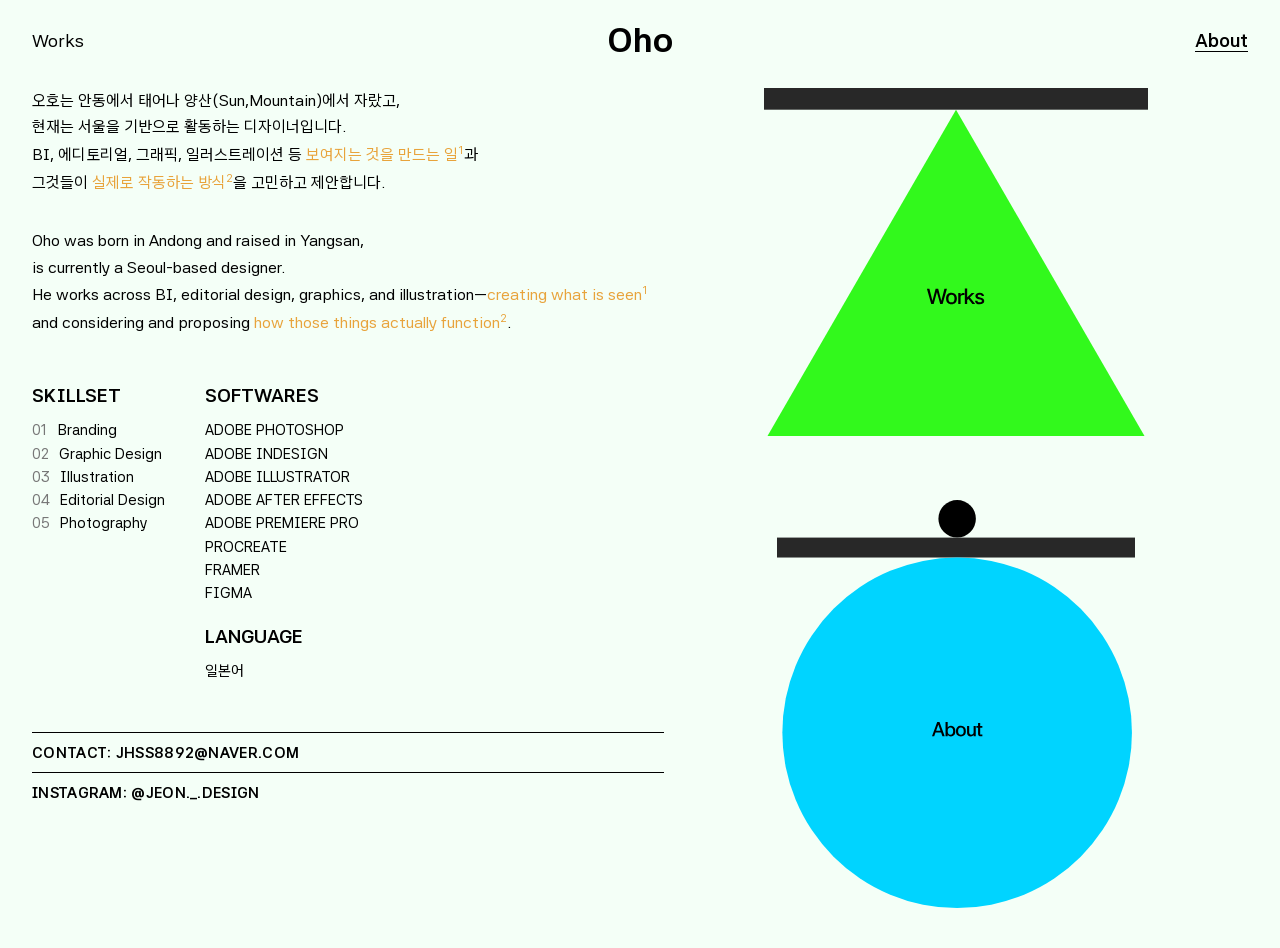
==== about.html @ b1f117dd "initial commit" ====
<!DOCTYPE html>
<html lang="ko">
<head>
<meta charset="UTF-8">
<meta name="viewport" content="width=device-width, initial-scale=1.0">
<title>Oho Studio — About</title>
<link rel="preconnect" href="https://fonts.googleapis.com">
<link rel="preconnect" href="https://fonts.gstatic.com" crossorigin>
<link href="https://fonts.googleapis.com/css2?family=Asta+Sans:wght@400;500;700;800&family=Gothic+A1:wght@400;500;700;800&display=swap" rel="stylesheet">
<link rel="stylesheet" href="about.css">
</head>
<body>

<div class="about-desktop">
  <header class="top-nav">
    <a class="nav-link nav-left" href="works.html">Works</a>
    <a class="logo" href="index.html">Oho</a>
    <a class="nav-link nav-right active" href="about.html">About</a>
  </header>

  <main class="about-main">
    <section class="about-text">
      <div class="about-block about-intro">
        <p class="intro-kr">
          오호는 안동에서 태어나 양산(Sun,Mountain)에서 자랐고,<br>
          현재는 서울을 기반으로 활동하는 디자이너입니다.<br>
          BI, 에디토리얼, 그래픽, 일러스트레이션 등 <span class="accent">보여지는 것을 만드는 일<sup>1</sup></span>과<br>
          그것들이 <span class="accent">실제로 작동하는 방식<sup>2</sup></span>을 고민하고 제안합니다.
        </p>
        <p class="intro-en">
          Oho was born in Andong and raised in Yangsan,<br>
          is currently a Seoul-based designer.<br>
          He works across BI, editorial design, graphics, and illustration&mdash;<span class="accent">creating what is seen<sup>1</sup></span> and considering and proposing <span class="accent">how those things actually function<sup>2</sup></span>.
        </p>
      </div>

      <div class="about-block about-skills">
        <div class="skills-col">
          <h3>SKILLSET</h3>
          <ol class="skill-list">
            <li><span class="num">01</span> Branding</li>
            <li><span class="num">02</span> Graphic Design</li>
            <li><span class="num">03</span> Illustration</li>
            <li><span class="num">04</span> Editorial Design</li>
            <li><span class="num">05</span> Photography</li>
          </ol>
        </div>
        <div class="skills-col">
          <h3>SOFTWARES</h3>
          <ul class="plain-list">
            <li>ADOBE PHOTOSHOP</li>
            <li>ADOBE INDESIGN</li>
            <li>ADOBE ILLUSTRATOR</li>
            <li>ADOBE AFTER EFFECTS</li>
            <li>ADOBE PREMIERE PRO</li>
            <li>PROCREATE</li>
            <li>FRAMER</li>
            <li>FIGMA</li>
          </ul>
          <h3 class="lang-title">LANGUAGE</h3>
          <ul class="plain-list">
            <li>일본어</li>
          </ul>
        </div>
      </div>

      <div class="about-block about-contact">
        <div class="contact-row">
          <a href="mailto:jhss8892@naver.com">CONTACT: JHSS8892@NAVER.COM</a>
        </div>
        <div class="contact-row">
          <a href="https://instagram.com/jeon._.design" target="_blank" rel="noopener">INSTAGRAM: @JEON._.DESIGN</a>
        </div>
      </div>
    </section>

    <section class="about-visuals" id="about-visuals">
      <a class="side works-side" href="works.html" aria-label="Works">
        <img class="works-visual" src="home_button_w.svg" alt="">
      </a>
      <div class="side about-side" aria-current="page" aria-label="About">
        <img class="about-visual" src="home_button_A.svg" alt="">
      </div>
    </section>
  </main>
</div>

<div class="about-mobile" id="about-mobile">
  <div class="mobile-close-bar">
    <button type="button" class="close-btn" id="close-btn">Close</button>
  </div>

  <div class="mobile-body">
    <p class="intro-kr">
      오호는 안동에서 태어나 양산<br>
      (Sun,Mountain)에서 자랐고,<br>
      현재는 서울을 기반으로 활동하는<br>
      디자이너입니다.<br>
      BI, 에디토리얼, 그래픽, 일러스트레이션 등<br>
      <span class="accent">보여지는 것을 만드는 일<sup>1</sup></span>과<br>
      그것들이 <span class="accent">실제로 작동하는 방식<sup>2</sup></span>을<br>
      고민하고 제안합니다.
    </p>
    <p class="intro-en">
      Oho was born in Andong and raised in<br>
      Yangsan,<br>
      is currently a Seoul-based designer.<br>
      He works across BI, editorial design,<br>
      graphics, and illustration&mdash;<span class="accent">creating what<br>
      is seen<sup>1</sup></span> and considering and proposing<br>
      <span class="accent">how those things actually function<sup>2</sup></span>.
    </p>

    <div class="mobile-contact">
      <h3>Contact</h3>
      <p>E-mail: <a href="mailto:jhss8892@naver.com">jhss8892@naver.com</a></p>
      <p>Instagram: <a href="https://instagram.com/jeon._.design" target="_blank" rel="noopener">@jeon._.design</a></p>
    </div>
  </div>
</div>

<script src="about.js"></script>
</body>
</html>
---- about.css ----
:root {
  --bg: #F4FFF7;
  --text: #000000;
  --accent: #E8A33B;
  --page-pad: 32px;
}

* {
  box-sizing: border-box;
}

html, body {
  margin: 0;
  background: var(--bg);
  color: var(--text);
  font-family: "Asta Sans", "Gothic A1", sans-serif;
}

a {
  color: inherit;
}

/* ---------- Top nav ---------- */
.top-nav {
  display: grid;
  grid-template-columns: 1fr auto 1fr;
  align-items: center;
  padding: 20px var(--page-pad);
  min-height: 64px;
}

.nav-link {
  font-size: 18px;
  text-decoration: none;
}

.nav-link.active {
  font-weight: 700;
  text-decoration: underline;
  text-underline-offset: 4px;
}

.nav-left {
  justify-self: start;
}

.nav-right {
  justify-self: end;
}

.logo {
  justify-self: center;
  font-size: 34px;
  font-weight: 800;
  text-decoration: none;
}

/* ---------- Main 2-col ---------- */
.about-main {
  display: flex;
  align-items: stretch;
  padding: 8px var(--page-pad) 40px;
}

.about-text {
  flex: 0 0 52%;
  max-width: 640px;
  opacity: 0;
  transform: translateY(24px);
  transition: opacity 0.7s cubic-bezier(0.22, 1, 0.36, 1), transform 0.7s cubic-bezier(0.22, 1, 0.36, 1);
}

.about-text.is-visible {
  opacity: 1;
  transform: translateY(0);
}

.about-block + .about-block {
  margin-top: 48px;
}

.accent {
  color: var(--accent);
}

.accent sup {
  font-size: 0.7em;
}

.intro-kr,
.intro-en {
  font-size: 16px;
  line-height: 1.65;
  margin: 0;
}

.intro-en {
  margin-top: 32px;
}

/* skills */
.about-skills {
  display: flex;
  gap: 40px;
}

.skills-col h3 {
  font-size: 19px;
  font-weight: 700;
  margin: 0 0 12px;
}

.skill-list,
.plain-list {
  list-style: none;
  margin: 0;
  padding: 0;
  font-size: 15px;
  line-height: 1.55;
}

.skill-list li {
  display: flex;
  gap: 10px;
}

.skill-list .num {
  color: #777;
}

.skills-col h3.lang-title {
  margin-top: 20px;
}

/* contact */
.contact-row {
  border-top: 1px solid var(--text);
  padding: 10px 0;
}

.contact-row a {
  display: inline-block;
  font-size: 15px;
  font-weight: 700;
  text-decoration: none;
  letter-spacing: 0.02em;
}

.contact-row a:hover {
  text-decoration: underline;
}

/* ---------- Right visuals ---------- */
.about-visuals {
  flex: 0 0 48%;
  display: flex;
  flex-direction: column;
  align-items: center;
  justify-content: center;
  gap: 64px;
}

.side {
  display: flex;
  align-items: center;
  justify-content: center;
  text-decoration: none;
  transition: transform 0.85s cubic-bezier(0.65, 0, 0.35, 1);
}

.works-side {
  cursor: pointer;
  transform: translateY(70px);
}

.about-side {
  cursor: default;
  transform: translateY(-70px);
}

.about-visuals.settled .works-side,
.about-visuals.settled .about-side {
  transform: translateY(0);
}

.works-visual {
  width: clamp(240px, 30vw, 460px);
  height: auto;
  display: block;
  transform-origin: center;
  transition: transform 0.25s ease-out;
}

.about-visual {
  width: clamp(220px, 28vw, 430px);
  height: auto;
  display: block;
  transform-origin: center;
  transition: transform 0.25s ease-out;
}

/* ---------- Mobile panel (hidden on desktop) ---------- */
.about-mobile {
  display: none;
}

@media (max-width: 767px) {
  .about-desktop {
    display: none;
  }

  .about-mobile {
    display: block;
    position: fixed;
    inset: 0;
    z-index: 100;
    background: var(--bg);
    overflow-y: auto;
    transform: translateY(100%);
    transition: transform 0.5s ease-in-out;
  }

  .about-mobile.panel-open {
    transform: translateY(0);
  }

  .mobile-close-bar {
    margin-top: 10px;
    border-top: 1px solid var(--text);
    padding: 20px 14px 12px;
    text-align: center;
  }

  .close-btn {
    font-family: inherit;
    font-size: 15px;
    background: none;
    border: none;
    color: var(--text);
    cursor: pointer;
  }

  .mobile-body {
    padding: 28px 14px 40px;
  }

  .mobile-body .intro-kr,
  .mobile-body .intro-en {
    font-size: 15px;
    line-height: 1.6;
    margin: 0;
  }

  .mobile-body .intro-en {
    margin-top: 32px;
  }

  .mobile-contact {
    margin-top: 32px;
  }

  .mobile-contact h3 {
    font-size: 16px;
    font-weight: 700;
    margin: 0 0 12px;
  }

  .mobile-contact p {
    font-size: 15px;
    line-height: 1.7;
    margin: 6px 0;
  }

  .mobile-contact a {
    text-decoration: underline;
  }
}
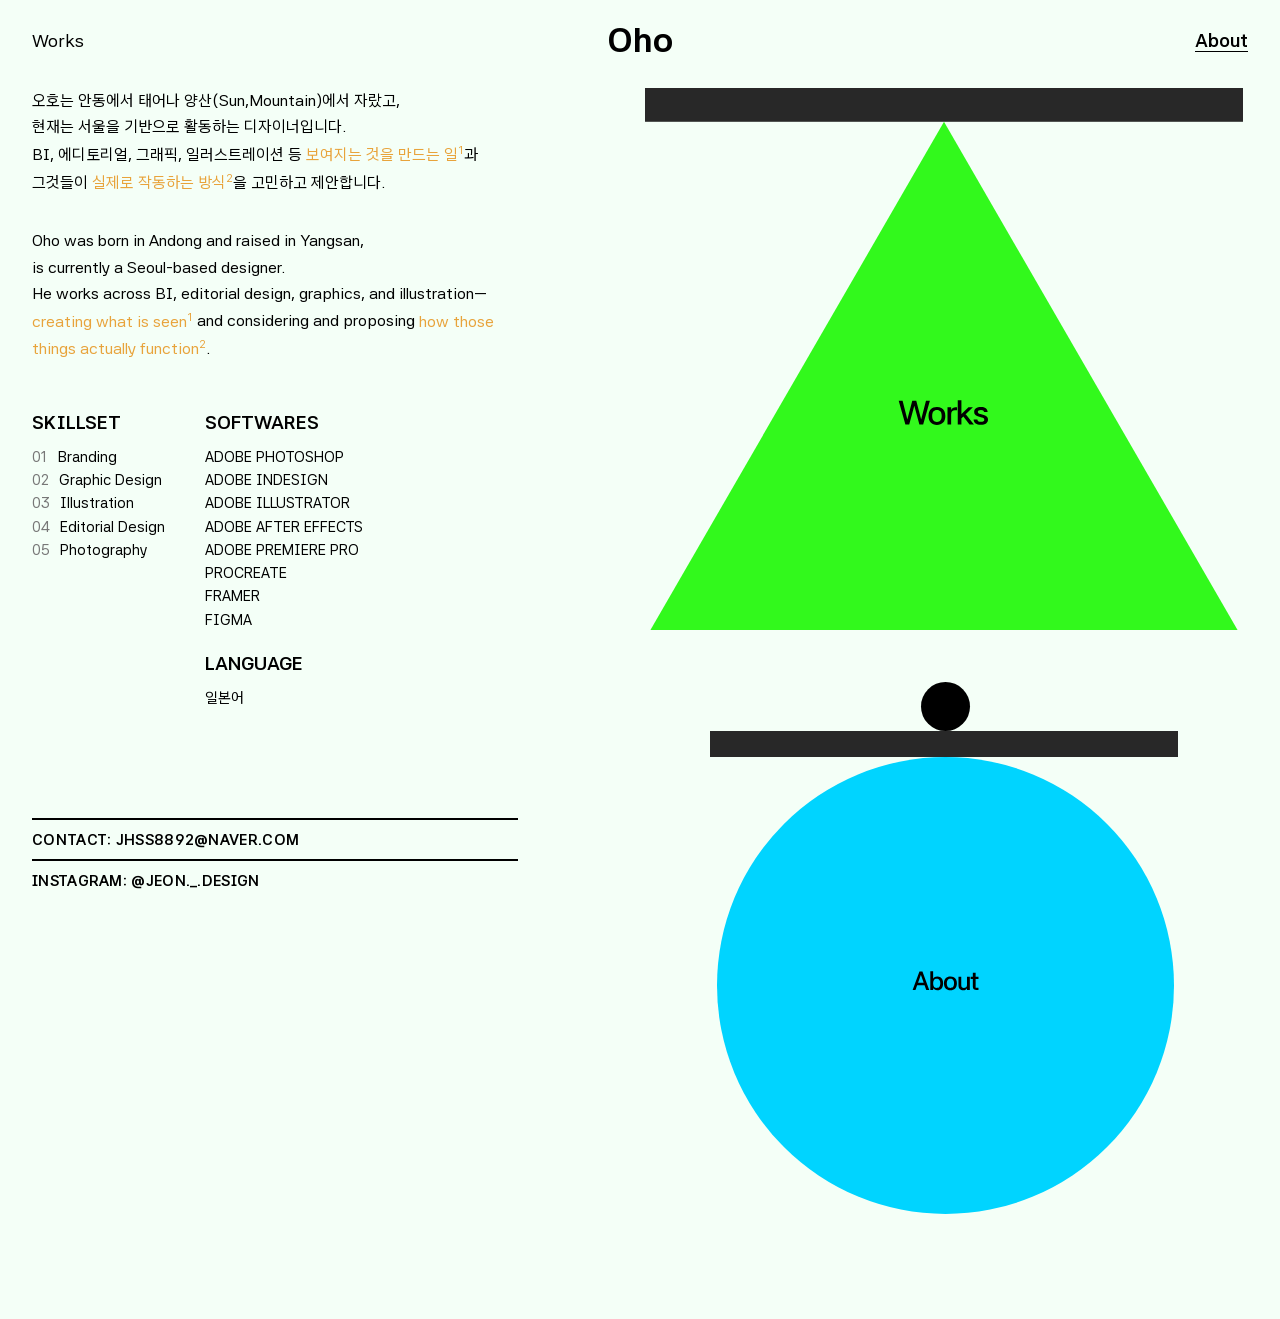
==== commit a92583fb: "그리드 디자인 및 상단바 디자인 변경" ====
--- a/about.html
+++ b/about.html
@@ -64,14 +64,6 @@
         </div>
       </div>
 
-      <div class="about-block about-contact">
-        <div class="contact-row">
-          <a href="mailto:jhss8892@naver.com">CONTACT: JHSS8892@NAVER.COM</a>
-        </div>
-        <div class="contact-row">
-          <a href="https://instagram.com/jeon._.design" target="_blank" rel="noopener">INSTAGRAM: @JEON._.DESIGN</a>
-        </div>
-      </div>
     </section>
 
     <section class="about-visuals" id="about-visuals">
@@ -83,6 +75,15 @@
       </div>
     </section>
   </main>
+
+  <div class="about-block about-contact">
+    <div class="contact-row">
+      <a href="mailto:jhss8892@naver.com">CONTACT: JHSS8892@NAVER.COM</a>
+    </div>
+    <div class="contact-row">
+      <a href="https://instagram.com/jeon._.design" target="_blank" rel="noopener">INSTAGRAM: @JEON._.DESIGN</a>
+    </div>
+  </div>
 </div>
 
 <div class="about-mobile" id="about-mobile">
--- a/about.css
+++ b/about.css
@@ -59,12 +59,12 @@
 .about-main {
   display: flex;
   align-items: stretch;
-  padding: 8px var(--page-pad) 40px;
+  min-height: calc(100vh - 64px - 100px);
+  padding: 8px var(--page-pad) 100px;
 }
 
 .about-text {
-  flex: 0 0 52%;
-  max-width: 640px;
+  flex: 0 0 50%;
   opacity: 0;
   transform: translateY(24px);
   transition: opacity 0.7s cubic-bezier(0.22, 1, 0.36, 1), transform 0.7s cubic-bezier(0.22, 1, 0.36, 1);
@@ -73,6 +73,10 @@
 .about-text.is-visible {
   opacity: 1;
   transform: translateY(0);
+}
+
+.about-block {
+  width: 80%;
 }
 
 .about-block + .about-block {
@@ -133,8 +137,17 @@
 }
 
 /* contact */
+.about-contact {
+  position: fixed;
+  left: var(--page-pad);
+  bottom: 0;
+  width: calc((100vw - var(--page-pad) * 2) * 0.4);
+  background: var(--bg);
+  z-index: 20;
+}
+
 .contact-row {
-  border-top: 1px solid var(--text);
+  border-top: 2.4px solid var(--text);
   padding: 10px 0;
 }
 
@@ -152,19 +165,22 @@
 
 /* ---------- Right visuals ---------- */
 .about-visuals {
-  flex: 0 0 48%;
+  flex: 0 0 50%;
   display: flex;
   flex-direction: column;
+  align-items: stretch;
+  justify-content: center;
+  gap: 48px;
+}
+
+.side {
+  flex: 1;
+  display: flex;
   align-items: center;
   justify-content: center;
-  gap: 64px;
-}
-
-.side {
-  display: flex;
-  align-items: center;
-  justify-content: center;
-  text-decoration: none;
+  text-decoration: none;
+  min-width: 0;
+  min-height: 0;
   transition: transform 0.85s cubic-bezier(0.65, 0, 0.35, 1);
 }
 
@@ -183,17 +199,12 @@
   transform: translateY(0);
 }
 
-.works-visual {
-  width: clamp(240px, 30vw, 460px);
+.works-visual,
+.about-visual {
+  width: auto;
   height: auto;
-  display: block;
-  transform-origin: center;
-  transition: transform 0.25s ease-out;
-}
-
-.about-visual {
-  width: clamp(220px, 28vw, 430px);
-  height: auto;
+  max-width: 100%;
+  max-height: 100%;
   display: block;
   transform-origin: center;
   transition: transform 0.25s ease-out;
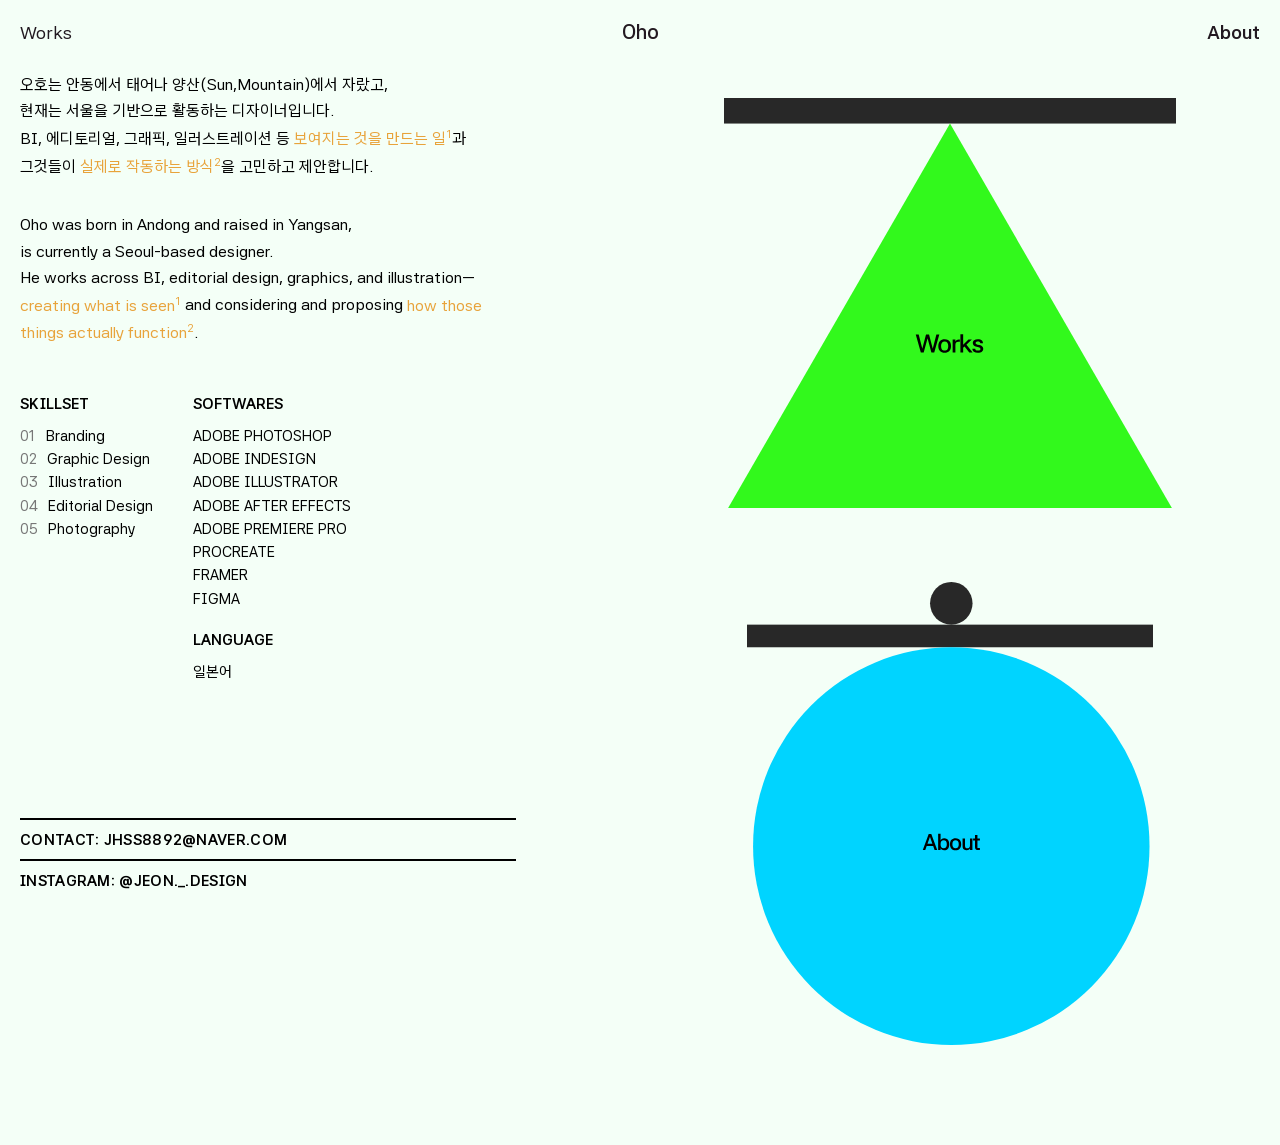
==== commit 7f335a93: "썸네일 삽입" ====
--- a/about.html
+++ b/about.html
@@ -8,6 +8,7 @@
 <link rel="preconnect" href="https://fonts.gstatic.com" crossorigin>
 <link href="https://fonts.googleapis.com/css2?family=Asta+Sans:wght@400;500;700;800&family=Gothic+A1:wght@400;500;700;800&display=swap" rel="stylesheet">
 <link rel="stylesheet" href="about.css">
+<link rel="stylesheet" href="cursor.css">
 </head>
 <body>
 
@@ -120,6 +121,7 @@
   </div>
 </div>
 
+<script src="cursor.js"></script>
 <script src="about.js"></script>
 </body>
 </html>
--- a/about.css
+++ b/about.css
@@ -2,7 +2,8 @@
   --bg: #F4FFF7;
   --text: #000000;
   --accent: #E8A33B;
-  --page-pad: 32px;
+  --page-pad: 20px;
+  --nav-height: 64px;
 }
 
 * {
@@ -22,22 +23,34 @@
 
 /* ---------- Top nav ---------- */
 .top-nav {
+  position: fixed;
+  inset: 0 0 auto;
+  z-index: 100;
   display: grid;
   grid-template-columns: 1fr auto 1fr;
   align-items: center;
-  padding: 20px var(--page-pad);
-  min-height: 64px;
+  min-height: var(--nav-height);
+  padding: 8px var(--page-pad);
+  color: #ffffff;
+  background: transparent;
+  mix-blend-mode: difference;
 }
 
 .nav-link {
   font-size: 18px;
+  color: inherit;
   text-decoration: none;
+  opacity: 0.9;
+  transition: opacity 180ms ease;
 }
 
 .nav-link.active {
   font-weight: 700;
-  text-decoration: underline;
-  text-underline-offset: 4px;
+}
+
+.nav-link:hover,
+.logo:hover {
+  opacity: 1;
 }
 
 .nav-left {
@@ -50,9 +63,12 @@
 
 .logo {
   justify-self: center;
-  font-size: 34px;
-  font-weight: 800;
+  font-size: 20px;
+  font-weight: 600;
+  color: inherit;
   text-decoration: none;
+  opacity: 0.9;
+  transition: opacity 180ms ease;
 }
 
 /* ---------- Main 2-col ---------- */
@@ -60,7 +76,7 @@
   display: flex;
   align-items: stretch;
   min-height: calc(100vh - 64px - 100px);
-  padding: 8px var(--page-pad) 100px;
+  padding: calc(var(--nav-height) + 8px) var(--page-pad) 100px;
 }
 
 .about-text {
@@ -109,7 +125,7 @@
 }
 
 .skills-col h3 {
-  font-size: 19px;
+  font-size: 15px;
   font-weight: 700;
   margin: 0 0 12px;
 }
@@ -203,7 +219,7 @@
 .about-visual {
   width: auto;
   height: auto;
-  max-width: 100%;
+  max-width: 73%;
   max-height: 100%;
   display: block;
   transform-origin: center;
--- a/cursor.css
+++ b/cursor.css
@@ -0,0 +1,25 @@
+@media (hover: hover) and (pointer: fine) {
+  * {
+    cursor: none !important;
+  }
+}
+
+.custom-cursor {
+  position: fixed;
+  top: 0;
+  left: 0;
+  width: 24px;
+  height: 24px;
+  border-radius: 50%;
+  background: #ffffff;
+  mix-blend-mode: difference;
+  pointer-events: none;
+  z-index: 9999;
+  transform: translate(-50%, -50%);
+  opacity: 0;
+  transition: opacity 0.2s ease;
+}
+
+.custom-cursor.is-active {
+  opacity: 1;
+}
